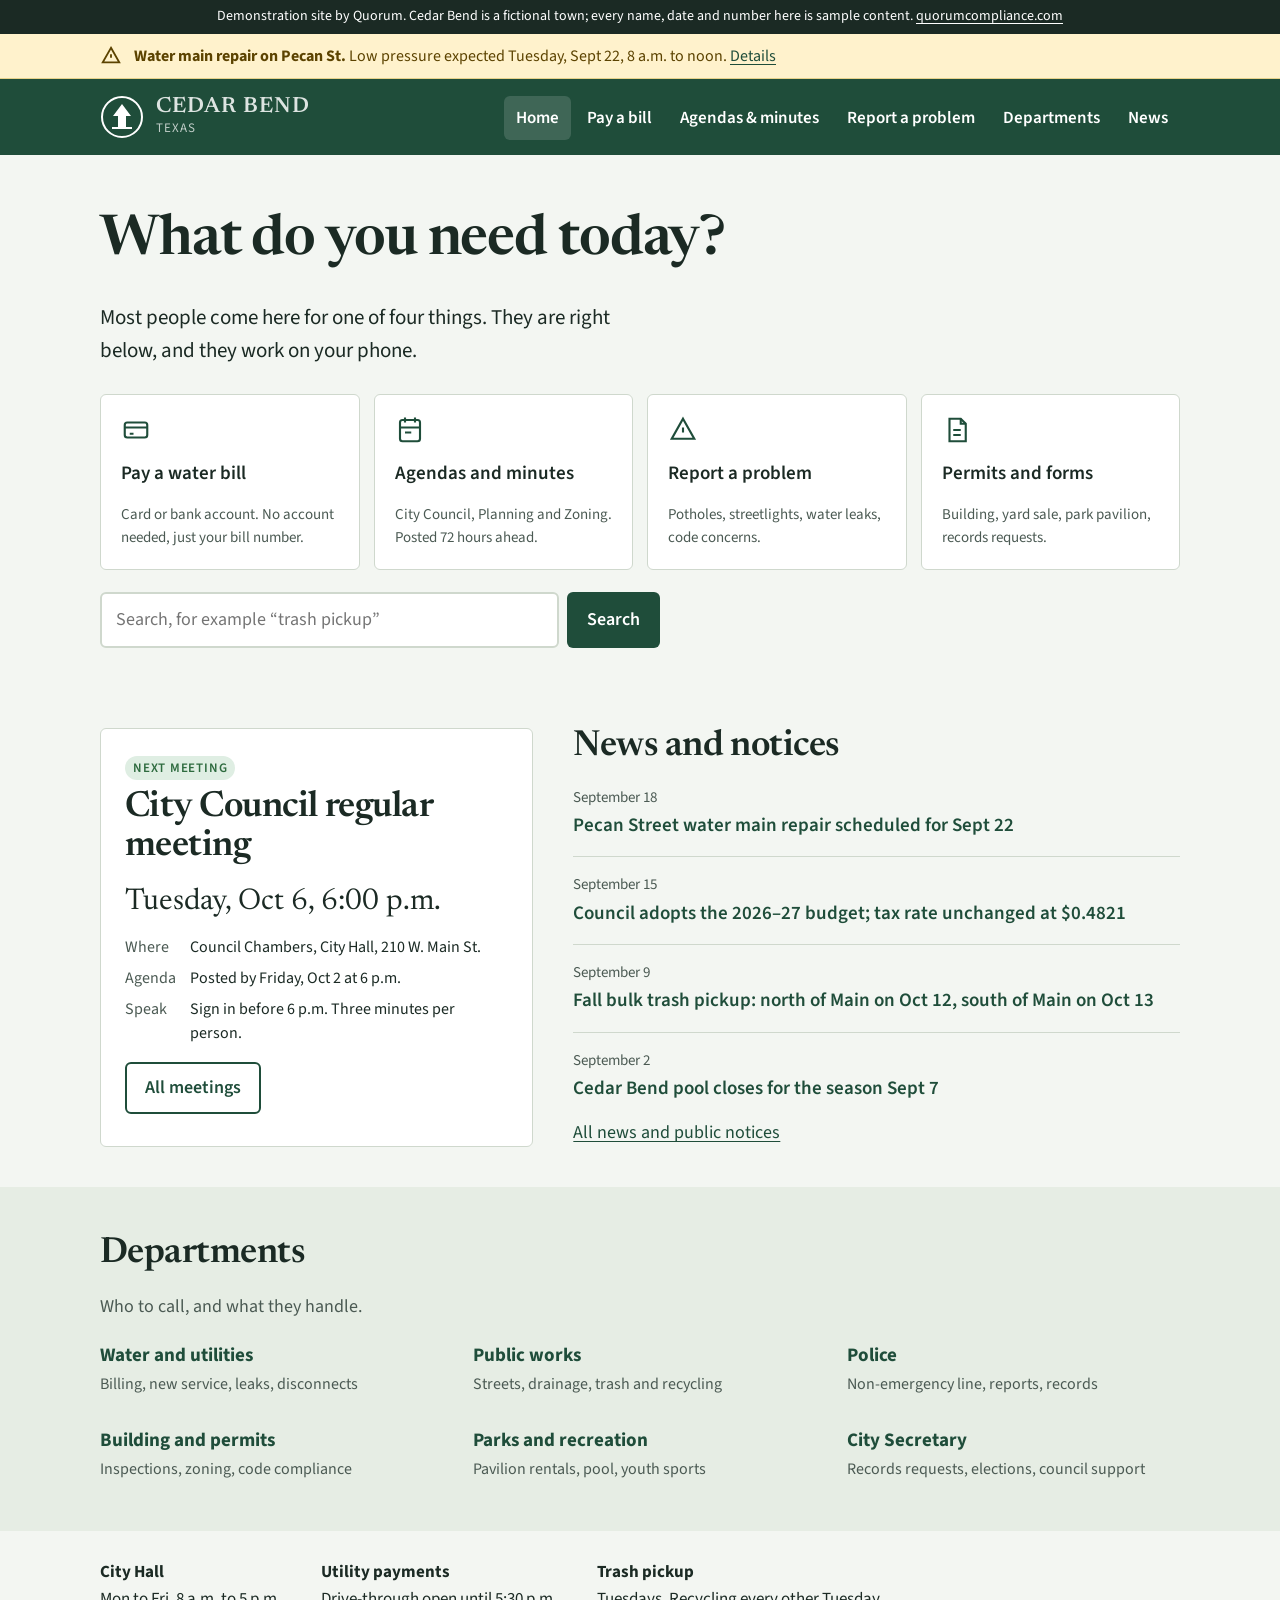
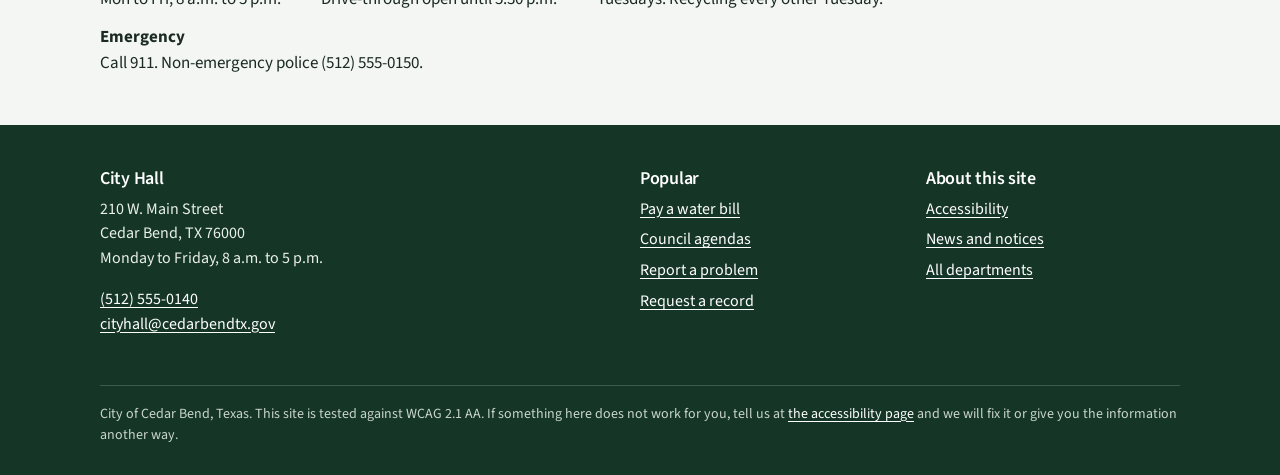
==== index.html @ 4637ca29 "Cedar Bend demo: the Quorum small-town website template Co-Authored-By: Claude Fable 5.1 <noreply@an" ====
<!DOCTYPE html>
<html lang="en">
<head>
<meta charset="utf-8">
<meta name="viewport" content="width=device-width, initial-scale=1">
<title>Home | City of Cedar Bend, Texas</title>
<meta name="description" content="Pay a bill, find a meeting agenda, report a problem, or apply for a permit. The official website of the City of Cedar Bend, Texas.">
<meta name="robots" content="noindex, nofollow">
<link rel="preconnect" href="https://fonts.googleapis.com">
<link rel="preconnect" href="https://fonts.gstatic.com" crossorigin>
<link href="https://fonts.googleapis.com/css2?family=Newsreader:opsz,wght@6..72,600&family=Source+Sans+3:wght@400;600&display=swap" rel="stylesheet">
<link rel="stylesheet" href="assets/site.css">
</head>
<body>
<a class="skip" href="#main">Skip to main content</a>
<aside class="demo" aria-label="Demonstration notice">Demonstration site by Quorum. Cedar Bend is a fictional town; every name, date and number here is sample content. <a href="https://quorumcompliance.com">quorumcompliance.com</a></aside>
<section class="alert" aria-label="Service alert"><div class="wrap"><svg width="22" height="22" viewBox="0 0 24 24" fill="none" stroke="currentColor" stroke-width="2" aria-hidden="true"><path d="M12 3l9 16H3z"/><path d="M12 10v4M12 17h.01"/></svg><span><strong>Water main repair on Pecan St.</strong> Low pressure expected Tuesday, Sept 22, 8 a.m. to noon. <a href="news.html#pecan">Details</a></span></div></section>
<header class="top"><div class="wrap">
  <a class="logo" href="index.html"><svg class="seal" viewBox="0 0 44 44" aria-hidden="true"><circle cx="22" cy="22" r="20" fill="none" stroke="currentColor" stroke-width="2"/><path d="M22 9l9 12h-5v11h-8V21h-5z" fill="currentColor"/><path d="M12 33h20" stroke="currentColor" stroke-width="2"/></svg><span><b>Cedar Bend</b><span>Texas</span></span></a>
  <button class="menu-btn" aria-expanded="false" aria-controls="nav">Menu</button>
  <nav aria-label="Main"><ul class="nav" id="nav"><li><a href="index.html" aria-current="page">Home</a></li><li><a href="pay.html">Pay a bill</a></li><li><a href="meetings.html">Agendas & minutes</a></li><li><a href="report.html">Report a problem</a></li><li><a href="departments.html">Departments</a></li><li><a href="news.html">News</a></li></ul></nav>
</div></header>
<main id="main">

<section class="hero"><div class="wrap">
 <h1>What do you need today?</h1>
 <p class="lede">Most people come here for one of four things. They are right below, and they work on your phone.</p>
 <ul class="tasks">
  <li><a href="pay.html"><svg viewBox="0 0 24 24" fill="none" stroke="currentColor" stroke-width="1.7" aria-hidden="true"><rect x="3" y="6" width="18" height="12" rx="2"/><path d="M3 10h18M7 15h3"/></svg><b>Pay a water bill</b><span>Card or bank account. No account needed, just your bill number.</span></a></li>
  <li><a href="meetings.html"><svg viewBox="0 0 24 24" fill="none" stroke="currentColor" stroke-width="1.7" aria-hidden="true"><rect x="4" y="4" width="16" height="17" rx="2"/><path d="M8 2v4M16 2v4M4 10h16M8 14h5"/></svg><b>Agendas and minutes</b><span>City Council, Planning and Zoning. Posted 72 hours ahead.</span></a></li>
  <li><a href="report.html"><svg viewBox="0 0 24 24" fill="none" stroke="currentColor" stroke-width="1.7" aria-hidden="true"><path d="M12 3l9 16H3z"/><path d="M12 10v4M12 17h.01"/></svg><b>Report a problem</b><span>Potholes, streetlights, water leaks, code concerns.</span></a></li>
  <li><a href="departments.html#permits"><svg viewBox="0 0 24 24" fill="none" stroke="currentColor" stroke-width="1.7" aria-hidden="true"><path d="M6 3h9l4 4v14H6z"/><path d="M15 3v4h4M9 12h6M9 16h6"/></svg><b>Permits and forms</b><span>Building, yard sale, park pavilion, records requests.</span></a></li>
 </ul>
 <form class="search" role="search" action="#" method="get"><label for="q" class="skip">Search the site</label><input id="q" name="q" type="text" placeholder="Search, for example “trash pickup”"><button class="btn" type="submit">Search</button></form>
</div></section>

<section><div class="wrap split">
 <div class="card meeting" aria-labelledby="nm">
  <span class="tag ok">Next meeting</span>
  <h2 id="nm" style="margin-top:8px">City Council regular meeting</h2>
  <time datetime="2026-10-06T18:00">Tuesday, Oct 6, 6:00 p.m.</time>
  <dl><dt>Where</dt><dd>Council Chambers, City Hall, 210 W. Main St.</dd><dt>Agenda</dt><dd>Posted by Friday, Oct 2 at 6 p.m.</dd><dt>Speak</dt><dd>Sign in before 6 p.m. Three minutes per person.</dd></dl>
  <a class="btn ghost" href="meetings.html">All meetings</a>
 </div>
 <div>
  <h2>News and notices</h2>
  <ul class="news">
   <li><time datetime="2026-09-18">September 18</time><a href="news.html#pecan">Pecan Street water main repair scheduled for Sept 22</a></li>
   <li><time datetime="2026-09-15">September 15</time><a href="news.html#budget">Council adopts the 2026–27 budget; tax rate unchanged at $0.4821</a></li>
   <li><time datetime="2026-09-09">September 9</time><a href="news.html#bulk">Fall bulk trash pickup: north of Main on Oct 12, south of Main on Oct 13</a></li>
   <li><time datetime="2026-09-02">September 2</time><a href="news.html#pool">Cedar Bend pool closes for the season Sept 7</a></li>
  </ul>
  <a href="news.html">All news and public notices</a>
 </div>
</div></section>

<section class="band"><div class="wrap">
 <h2>Departments</h2>
 <p class="muted">Who to call, and what they handle.</p>
 <ul class="depts">
  <li><a href="departments.html#utilities"><b>Water and utilities</b><span>Billing, new service, leaks, disconnects</span></a></li>
  <li><a href="departments.html#streets"><b>Public works</b><span>Streets, drainage, trash and recycling</span></a></li>
  <li><a href="departments.html#police"><b>Police</b><span>Non-emergency line, reports, records</span></a></li>
  <li><a href="departments.html#permits"><b>Building and permits</b><span>Inspections, zoning, code compliance</span></a></li>
  <li><a href="departments.html#parks"><b>Parks and recreation</b><span>Pavilion rentals, pool, youth sports</span></a></li>
  <li><a href="departments.html#records"><b>City Secretary</b><span>Records requests, elections, council support</span></a></li>
 </ul>
</div></section>

<section><div class="wrap hours">
 <div><b>City Hall</b>Mon to Fri, 8 a.m. to 5 p.m.</div>
 <div><b>Utility payments</b>Drive-through open until 5:30 p.m.</div>
 <div><b>Trash pickup</b>Tuesdays. Recycling every other Tuesday.</div>
 <div><b>Emergency</b>Call 911. Non-emergency police (512) 555-0150.</div>
</div></section>

</main>
<footer><div class="wrap">
 <div class="fgrid">
  <div><h2>City Hall</h2><p>210 W. Main Street<br>Cedar Bend, TX 76000<br>Monday to Friday, 8 a.m. to 5 p.m.</p><p><a href="tel:+15125550140">(512) 555-0140</a><br><a href="mailto:cityhall@cedarbendtx.gov">cityhall@cedarbendtx.gov</a></p></div>
  <div><h2>Popular</h2><ul><li><a href="pay.html">Pay a water bill</a></li><li><a href="meetings.html">Council agendas</a></li><li><a href="report.html">Report a problem</a></li><li><a href="departments.html#records">Request a record</a></li></ul></div>
  <div><h2>About this site</h2><ul><li><a href="accessibility.html">Accessibility</a></li><li><a href="news.html">News and notices</a></li><li><a href="departments.html">All departments</a></li></ul></div>
 </div>
 <div class="legal">City of Cedar Bend, Texas. This site is tested against WCAG 2.1 AA. If something here does not work for you, tell us at <a href="accessibility.html">the accessibility page</a> and we will fix it or give you the information another way.</div>
</div></footer>
<script>
(function(){var b=document.querySelector('.menu-btn'),n=document.getElementById('nav');if(!b||!n)return;b.addEventListener('click',function(){var o=n.classList.toggle('open');b.setAttribute('aria-expanded',o?'true':'false');});})();
</script>
</body>
</html>
---- assets/site.css ----
/* Cedar Bend, TX demo — Quorum town template v0.1
   Tokens named by purpose. Neutrals carry the page; the accent is rationed. */
:root{
  --ink:#1b2a24;            /* body text */
  --ink-soft:#4b5a53;       /* secondary text */
  --paper:#f3f6f2;          /* page background, a whisper of the green */
  --paper-2:#e6ede4;        /* alternate section */
  --line:#cfd8cd;
  --brand:#1f4d3a;          /* civic green: header, buttons */
  --brand-deep:#153627;
  --accent:#b8452b;         /* brick: one or two uses per screen */
  --focus:#0b57d0;
  --ok:#2e6b3f;
  --warn-bg:#fff2cc; --warn-ink:#5c4300;
  --font-display:"Newsreader",Georgia,"Times New Roman",serif;
  --font-body:"Source Sans 3","Segoe UI",Arial,sans-serif;
  --r:6px;
  --max:1120px;
}
*{box-sizing:border-box}
html{scroll-behavior:smooth}
body{margin:0;background:var(--paper);color:var(--ink);font-family:var(--font-body);font-size:18px;line-height:1.55}
img{max-width:100%;display:block}
a{color:var(--brand);text-underline-offset:3px}
a:hover{color:var(--brand-deep)}
:focus-visible{outline:3px solid var(--focus);outline-offset:3px;border-radius:2px}
.skip{position:absolute;left:-999px;top:8px;background:#fff;color:var(--ink);padding:.6rem 1rem;z-index:100;border:2px solid var(--brand)}
.skip:focus{left:8px}
.wrap{max-width:var(--max);margin:0 auto;padding:0 20px}
h1,h2,h3{font-family:var(--font-display);font-weight:600;line-height:1.1;margin:0 0 .5em;color:var(--ink)}
h1{font-size:clamp(34px,5vw,56px);letter-spacing:-0.02em}
h2{font-size:clamp(26px,3.2vw,36px);letter-spacing:-0.015em}
h3{font-size:22px;letter-spacing:-0.005em}
p{margin:0 0 1em;max-width:68ch}
.muted{color:var(--ink-soft)}
.small{font-size:15px}

/* Demo ribbon: honest label, removed on a real build */
.demo{background:var(--ink);color:#fff;font-size:14px;text-align:center;padding:6px 12px}
.demo a{color:#fff}

/* Alert: real semantic state only */
.alert{background:var(--warn-bg);color:var(--warn-ink);border-bottom:1px solid #e6d28a}
.alert .wrap{display:flex;gap:12px;align-items:center;padding:10px 20px;font-size:16px}
.alert svg{flex:none}

/* Header */
.top{background:var(--brand);color:#fff}
.top .wrap{display:flex;align-items:center;justify-content:space-between;gap:16px;min-height:76px}
.logo{display:flex;align-items:center;gap:12px;color:#fff;text-decoration:none}
.logo .seal{width:44px;height:44px}
.logo b{font-family:var(--font-display);font-weight:600;font-size:22px;display:block;line-height:1}
.logo span{font-size:13px;letter-spacing:.08em;text-transform:uppercase;opacity:.85}
.nav{display:flex;gap:4px;list-style:none;margin:0;padding:0}
.nav a{color:#fff;text-decoration:none;padding:10px 12px;border-radius:var(--r);font-weight:600;font-size:17px;white-space:nowrap}
.nav a:hover,.nav a[aria-current]{background:rgba(255,255,255,.14)}
.menu-btn{display:none;background:none;border:2px solid rgba(255,255,255,.5);color:#fff;border-radius:var(--r);padding:8px 12px;font:inherit;font-weight:600}
@media (max-width:1000px){
  .nav{display:none;position:absolute;left:0;right:0;top:100%;background:var(--brand-deep);flex-direction:column;padding:8px 12px 16px;z-index:50}
  .nav.open{display:flex}
  .nav a{padding:14px}
  .menu-btn{display:inline-block}
  .top{position:relative}
}

/* Hero: a question and the four things people come for */
.hero{padding:56px 0 40px}
.hero .lede{font-size:21px;max-width:56ch}
.tasks{display:grid;grid-template-columns:repeat(4,1fr);gap:14px;margin:28px 0 0;padding:0;list-style:none}
.tasks a{display:flex;flex-direction:column;gap:14px;background:#fff;border:1px solid var(--line);border-radius:var(--r);padding:20px;text-decoration:none;color:var(--ink);min-height:150px;transition:transform .12s ease,border-color .12s}
.tasks a:hover{transform:translateY(-2px);border-color:var(--brand)}
.tasks svg{width:30px;height:30px;color:var(--brand)}
.tasks b{font-size:19px;font-weight:600}
.tasks span{font-size:15px;color:var(--ink-soft)}
@media (max-width:820px){.tasks{grid-template-columns:1fr 1fr}}
@media (max-width:440px){.tasks{grid-template-columns:1fr}.tasks a{min-height:0;gap:8px}.tasks svg{width:26px;height:26px}}

/* Search */
.search{display:flex;gap:8px;max-width:560px;margin-top:22px}
.search input{flex:1;font:inherit;padding:12px 14px;border:2px solid var(--line);border-radius:var(--r);background:#fff}
.search input:focus{border-color:var(--brand)}
.btn{display:inline-block;background:var(--brand);color:#fff;font-weight:600;border:0;border-radius:var(--r);padding:12px 20px;font:inherit;font-weight:600;text-decoration:none;cursor:pointer}
.btn:hover{background:var(--brand-deep);color:#fff}
.btn:active{transform:translateY(1px)}
.btn.ghost{background:transparent;color:var(--brand);border:2px solid var(--brand);padding:10px 18px}
.btn.ghost:hover{background:var(--brand);color:#fff}

/* Two column: next meeting + news */
.split{display:grid;grid-template-columns:5fr 7fr;gap:40px;padding-top:40px;padding-bottom:40px}
@media (max-width:820px){.split{grid-template-columns:1fr;gap:28px}}
.card{background:#fff;border:1px solid var(--line);border-radius:var(--r);padding:24px}
.meeting time{font-family:var(--font-display);font-size:30px;display:block;line-height:1.1;margin:4px 0 8px}
.meeting dl{display:grid;grid-template-columns:auto 1fr;gap:6px 14px;margin:16px 0;font-size:16px}
.meeting dt{color:var(--ink-soft)}
.meeting dd{margin:0}
.news{list-style:none;margin:0;padding:0}
.news li{padding:16px 0;border-top:1px solid var(--line)}
.news li:first-child{border-top:0;padding-top:0}
.news time{font-size:15px;color:var(--ink-soft);display:block;margin-bottom:2px}
.news a{font-weight:600;font-size:19px;text-decoration:none}
.news a:hover{text-decoration:underline}

/* Band: alternate, breathing */
.band{background:var(--paper-2);padding:48px 0}
.depts{display:grid;grid-template-columns:repeat(3,1fr);gap:28px 40px;list-style:none;margin:20px 0 0;padding:0}
@media (max-width:820px){.depts{grid-template-columns:1fr 1fr}}
@media (max-width:520px){.depts{grid-template-columns:1fr}}
.depts b{display:block;font-size:19px}
.depts span{color:var(--ink-soft);font-size:16px}
.depts a{text-decoration:none}
.depts a:hover b{text-decoration:underline}

/* Hours strip: real, useful */
.hours{display:flex;flex-wrap:wrap;gap:12px 40px;padding-top:28px;padding-bottom:28px;font-size:17px}
.hours div b{display:block}

/* Page header for inner pages */
.page-head{padding:44px 0 20px;border-bottom:1px solid var(--line)}
.crumbs{font-size:15px;color:var(--ink-soft);margin-bottom:10px}
.crumbs a{color:inherit}
.content{padding-top:32px;padding-bottom:56px}
.content h2{margin-top:1.4em}
.grid2{display:grid;grid-template-columns:1fr 1fr;gap:32px}
@media (max-width:820px){.grid2{grid-template-columns:1fr}}

/* Tables (agendas) */
table{width:100%;border-collapse:collapse;font-size:17px;margin:12px 0 24px}
th,td{text-align:left;padding:12px 10px;border-bottom:1px solid var(--line);vertical-align:top}
th{font-weight:600;background:var(--paper-2)}
caption{text-align:left;font-weight:600;padding:8px 0;caption-side:top}
.doc{display:inline-flex;align-items:center;gap:6px;text-decoration:underline;text-underline-offset:3px;font-weight:600}
.doc svg{width:18px;height:18px}
.tag{display:inline-block;font-size:13px;font-weight:600;letter-spacing:.06em;text-transform:uppercase;padding:2px 8px;border-radius:999px;background:var(--paper-2);color:var(--ink-soft)}
.tag.ok{background:#dfeee3;color:var(--ok)}

/* Forms */
form.std{max-width:640px}
label{display:block;font-weight:600;margin:18px 0 6px}
.hint{font-size:15px;color:var(--ink-soft);margin:-2px 0 6px;font-weight:400}
input[type=text],input[type=email],input[type=tel],select,textarea{width:100%;font:inherit;padding:12px 14px;border:2px solid var(--line);border-radius:var(--r);background:#fff}
input:focus,select:focus,textarea:focus{border-color:var(--brand);outline:3px solid var(--focus);outline-offset:2px}
fieldset{border:1px solid var(--line);border-radius:var(--r);padding:12px 16px 16px;margin:18px 0}
legend{font-weight:600;padding:0 6px}
.choice{display:flex;gap:10px;align-items:center;font-weight:400;margin:8px 0}
.choice input{width:22px;height:22px}
.error{color:var(--accent);font-size:15px;margin-top:6px}
.req{color:var(--accent)}

/* Steps (pay page) */
.steps{counter-reset:s;list-style:none;padding:0;margin:20px 0}
.steps li{counter-increment:s;display:grid;grid-template-columns:44px 1fr;gap:14px;padding:16px 0;border-top:1px solid var(--line)}
.steps li::before{content:counter(s);font-family:var(--font-display);font-size:28px;color:var(--brand);line-height:1}

/* Footer */
footer{background:var(--brand-deep);color:#e9efe9;padding:44px 0 28px;margin-top:20px;font-size:16px}
footer a{color:#fff}
.fgrid{display:grid;grid-template-columns:2fr 1fr 1fr;gap:32px}
@media (max-width:820px){.fgrid{grid-template-columns:1fr}}
footer h2{color:#fff;font-size:18px;font-family:var(--font-body);font-weight:600;margin:0 0 8px}
footer ul{list-style:none;margin:0;padding:0}
footer li{margin:6px 0}
.legal{border-top:1px solid rgba(255,255,255,.18);margin-top:32px;padding-top:18px;font-size:14px;color:#c9d4cb}
@media print{.top,.demo,.alert,footer,.menu-btn{display:none}}

@media (max-width:640px){table{display:block;overflow-x:auto;-webkit-overflow-scrolling:touch}}
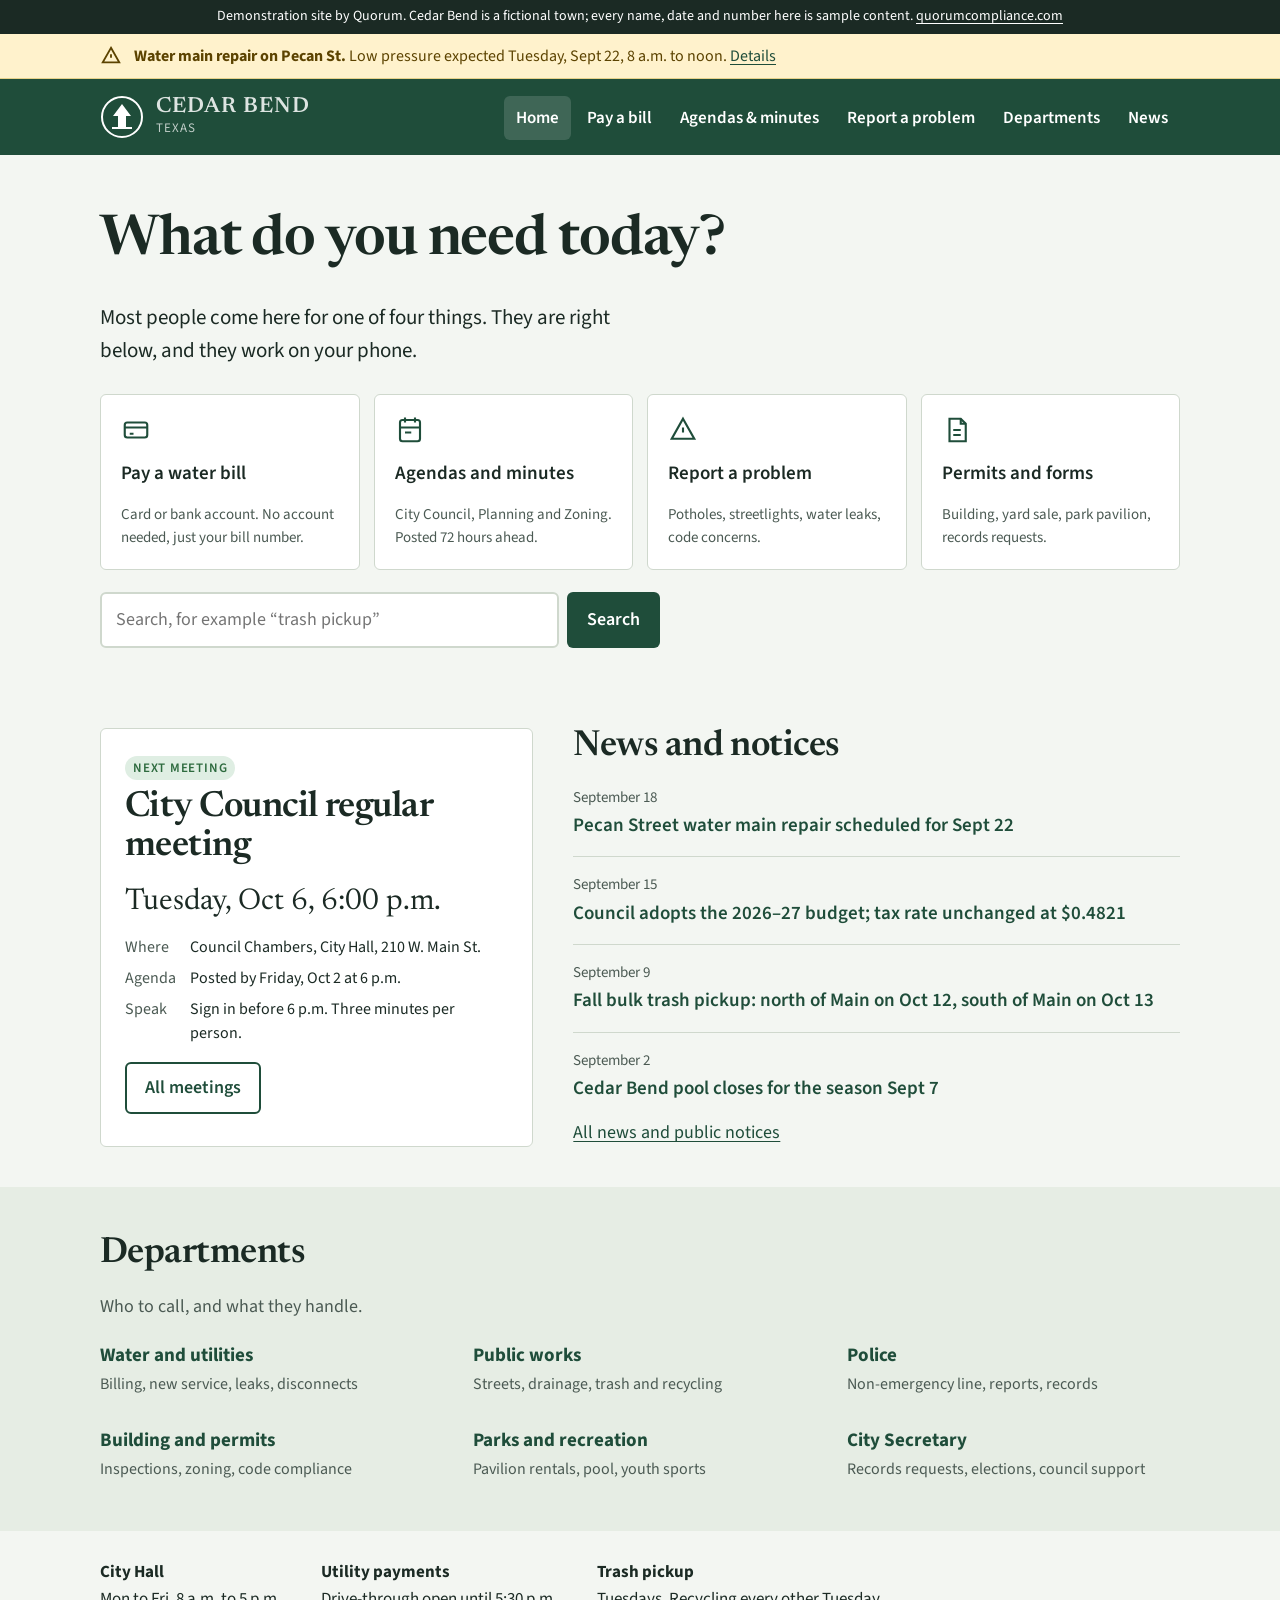
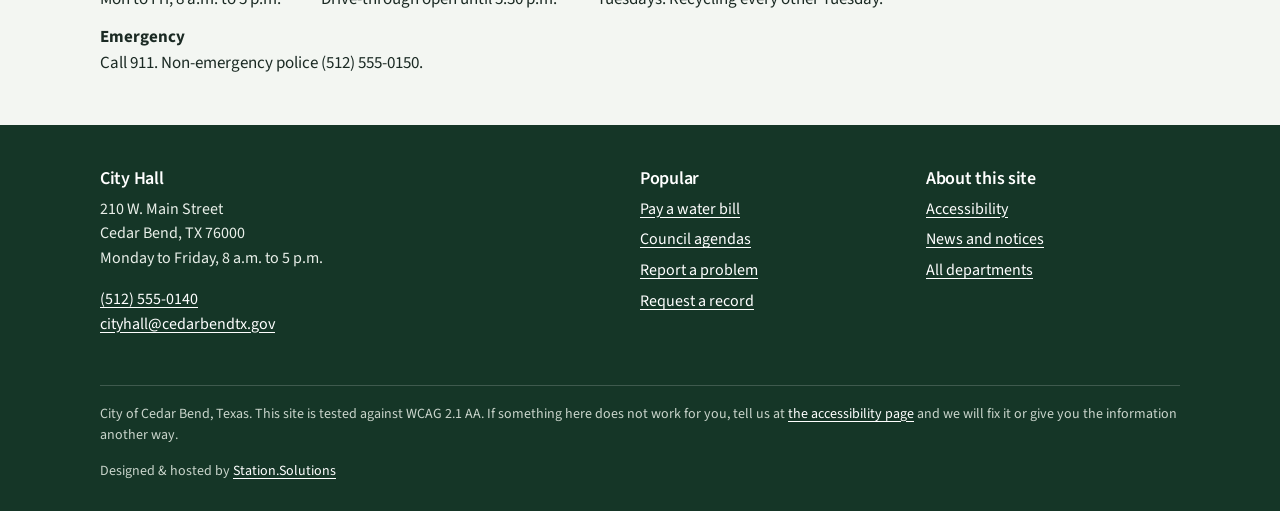
==== commit 6f2bbd69: "Footer credit: Designed & hosted by Station.Solutions Added to the one layout in build.py and rebuil" ====
--- a/index.html
+++ b/index.html
@@ -82,6 +82,7 @@
   <div><h2>About this site</h2><ul><li><a href="accessibility.html">Accessibility</a></li><li><a href="news.html">News and notices</a></li><li><a href="departments.html">All departments</a></li></ul></div>
  </div>
  <div class="legal">City of Cedar Bend, Texas. This site is tested against WCAG 2.1 AA. If something here does not work for you, tell us at <a href="accessibility.html">the accessibility page</a> and we will fix it or give you the information another way.</div>
+ <div class="credit">Designed &amp; hosted by <a href="https://station.solutions/" target="_blank" rel="noopener">Station.Solutions</a></div>
 </div></footer>
 <script>
 (function(){var b=document.querySelector('.menu-btn'),n=document.getElementById('nav');if(!b||!n)return;b.addEventListener('click',function(){var o=n.classList.toggle('open');b.setAttribute('aria-expanded',o?'true':'false');});})();
--- a/assets/site.css
+++ b/assets/site.css
@@ -160,6 +160,7 @@
 footer ul{list-style:none;margin:0;padding:0}
 footer li{margin:6px 0}
 .legal{border-top:1px solid rgba(255,255,255,.18);margin-top:32px;padding-top:18px;font-size:14px;color:#c9d4cb}
+.credit{margin-top:14px;font-size:14px;color:#c9d4cb}
 @media print{.top,.demo,.alert,footer,.menu-btn{display:none}}
 
 @media (max-width:640px){table{display:block;overflow-x:auto;-webkit-overflow-scrolling:touch}}
